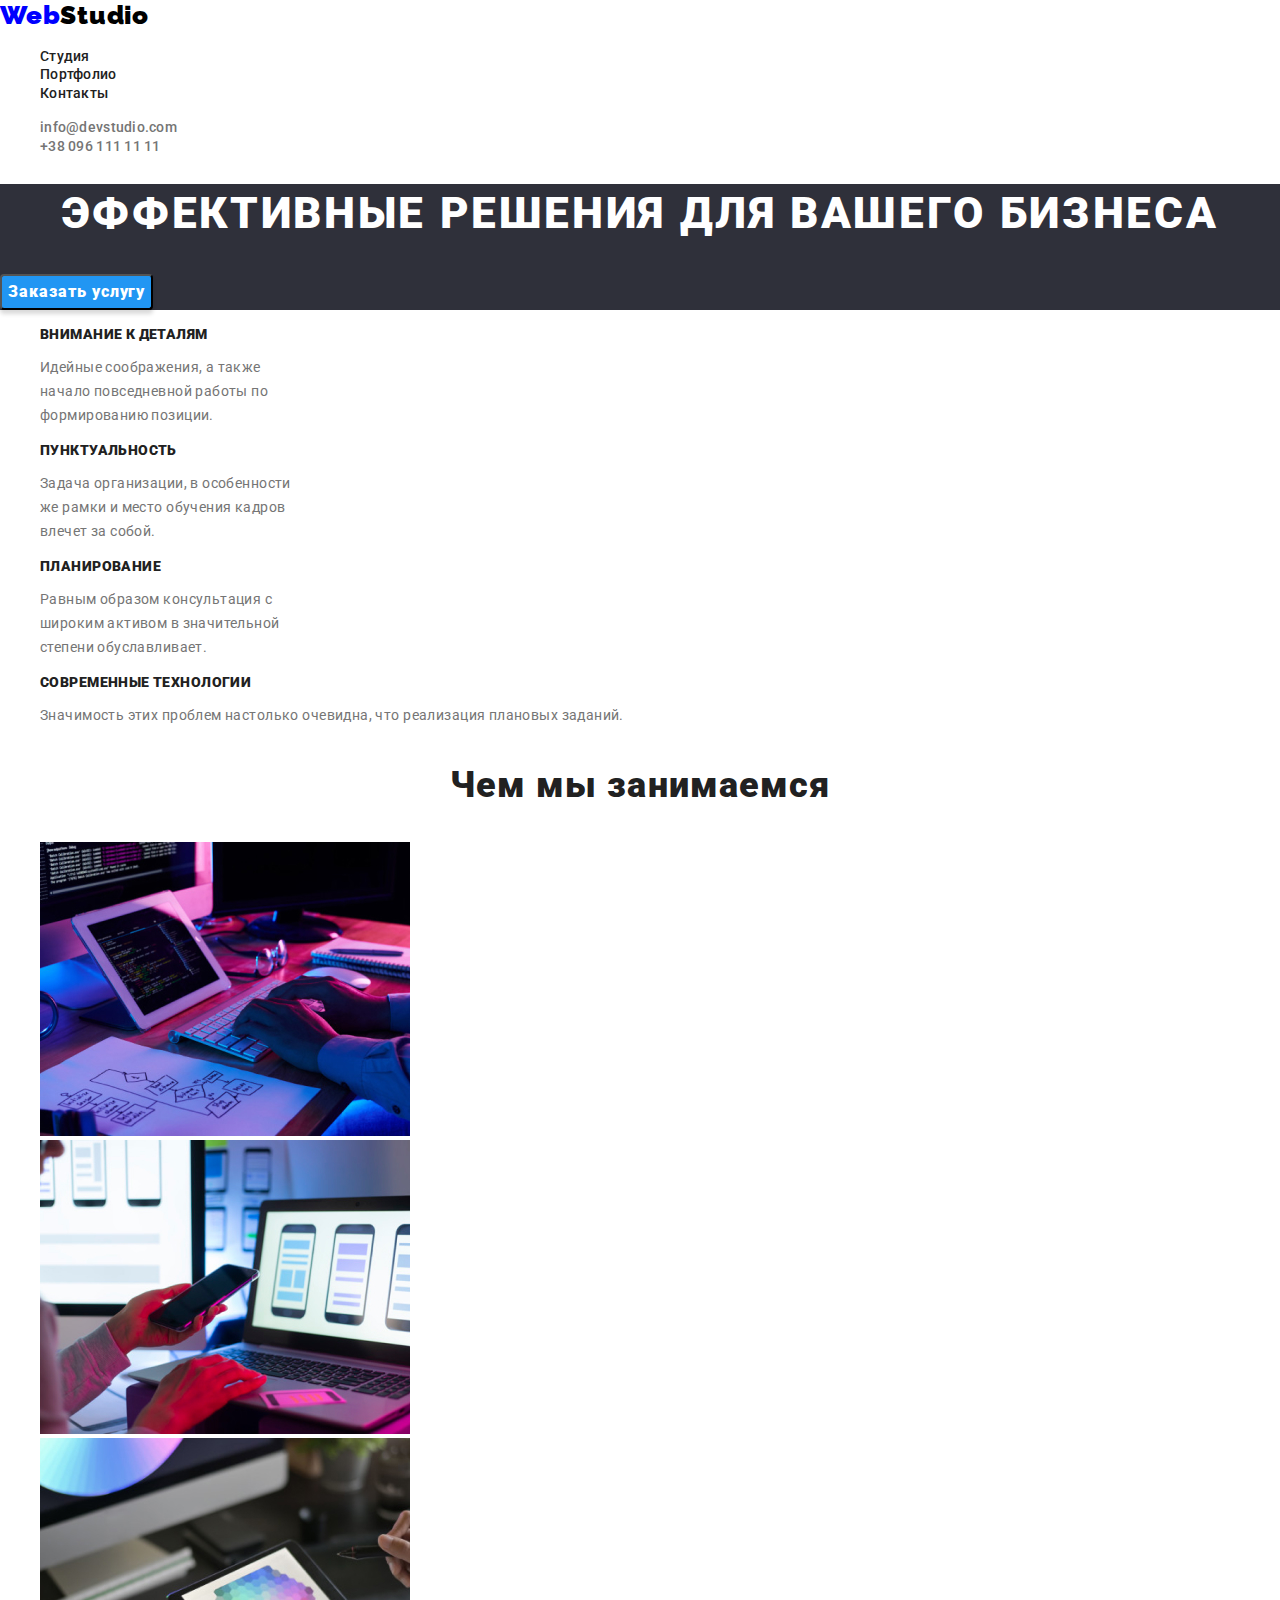
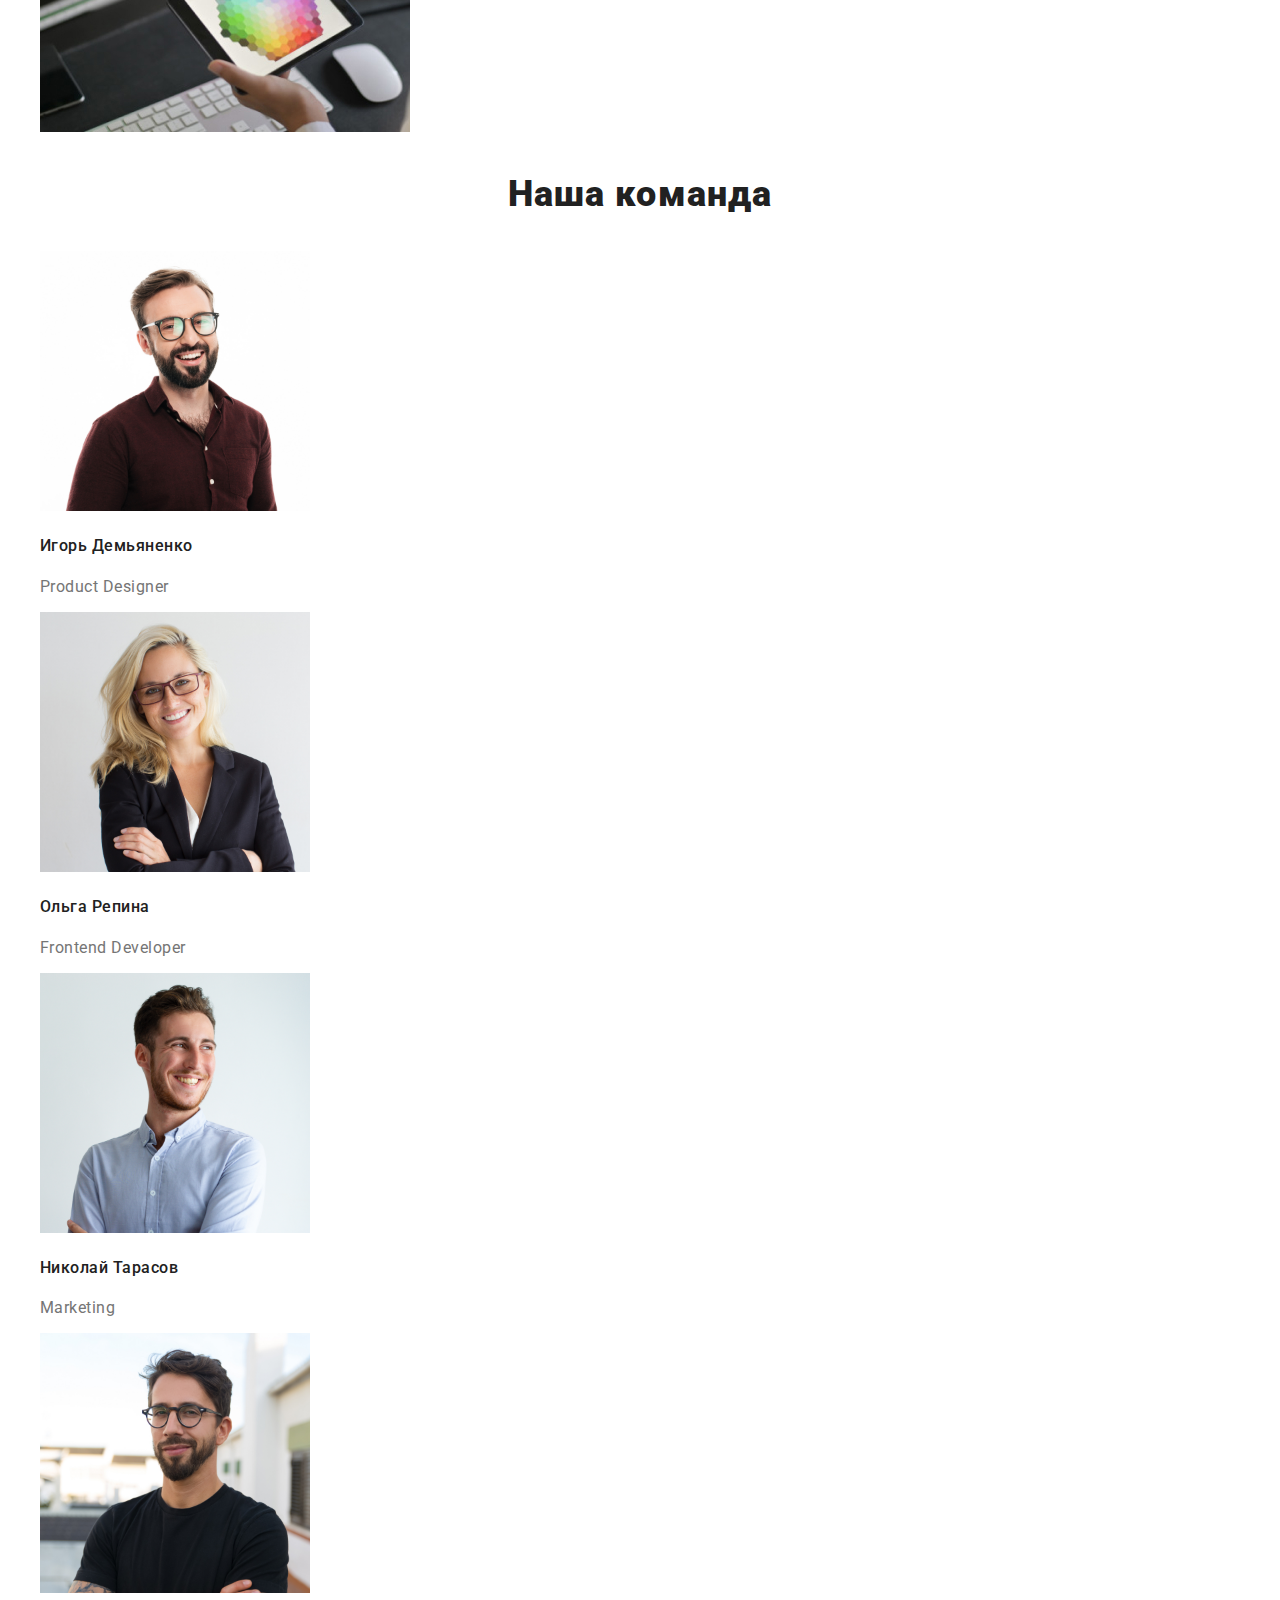
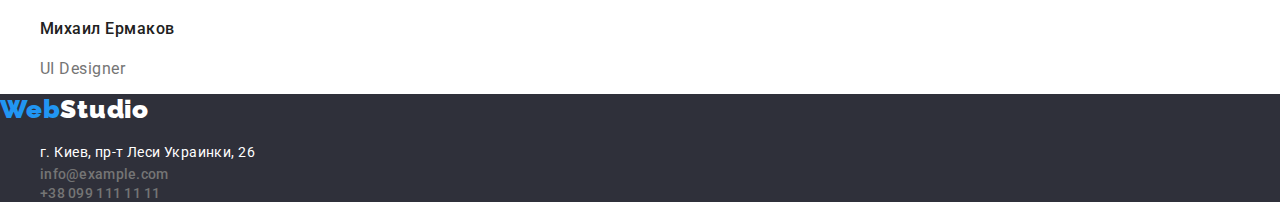
==== index.html @ b01a0e2f "third homework" ====
<!DOCTYPE html>
<html lang="ru">
  <head>
    <meta charset="UTF-8" />
    <meta name="viewport" content="width=device-width, initial-scale=1.0" />
    <title>СТУДИЯ</title>
    <link rel="preconnect" href="https://fonts.gstatic.com" />
    <link
      href="https://fonts.googleapis.com/css2?family=Raleway:wght@700&family=Roboto:wght@400;500;700;900&display=swap"
      rel="stylesheet"
    />
    <link
      rel="stylesheet"
      href="https://cdnjs.cloudflare.com/ajax/libs/modern-normalize/1.0.0/modern-normalize.min.css"
    />
    <link rel="stylesheet" href="./css/style.css" />
  </head>
  <body>
    <header>
      <nav class="nav-list">
        <a class="logo" href="index.html">
          Web<span class="logo-style">Studio</span></a
        >

        <ul>
          <li><a class="nav-links" href="./index.html">Студия</a></li>
          <li><a class="nav-links" href="./portfolio.html"> Портфолио </a></li>
          <li><a class="nav-links" href="#"> Контакты</a></li>
        </ul>
      </nav>
      <ul>
        <li class="mail">
          <a class="contact-info" href="mailto:info@devstudio.com">
            info@devstudio.com</a
          >
        </li>
        <li class="tel">
          <a class="contact-info" href="tel:+380961111111">
            +38 096 111 11 11</a
          >
        </li>
      </ul>

      <section class="hero">
        <div class="hero-background">
          <h1 class="solutions">Эффективные решения для вашего бизнеса</h1>
          <button type="button" class="services">Заказать услугу</button>
        </div>
      </section>
    </header>
    <main>
      <section class="opportunities">
        <ul>
          <li>
            <h3 class="opportunities-title">Внимание к деталям</h3>
            <p class="opportunities-description">
              Идейные соображения, а также <br />
              начало повседневной работы по <br />
              формированию позиции.
            </p>
          </li>
          <li>
            <h3 class="opportunities-title">Пунктуальность</h3>
            <p class="opportunities-description">
              Задача организации, в особенности <br />
              же рамки и место обучения кадров <br />
              влечет за собой.
            </p>
          </li>
          <li>
            <h3 class="opportunities-title">Планирование</h3>
            <p class="opportunities-description">
              Равным образом консультация с <br />
              широким активом в значительной <br />
              степени обуславливает.
            </p>
          </li>
          <li>
            <h3 class="opportunities-title">Современные технологии</h3>
            <p class="opportunities-description">
              Значимость этих проблем настолько очевидна, что реализация
              плановых заданий.
            </p>
          </li>
        </ul>
      </section>
      <section class="doings">
        <h3 class="section-title">Чем мы занимаемся</h3>
        <ul>
          <li class="programer-works">
            <img
              src="./doings/img-1.jpg"
              width="370"
              height="294"
              alt="работа за компьютером"
            />
          </li>
          <li class="designer-developing">
            <img
              src="./doings/img-2.jpg"
              width="370"
              height="294"
              alt="выбор дизайна разного вида"
            />
          </li>
          <li class="creative-web-design">
            <img
              src="./doings/img-3.jpg"
              width="370"
              height="294"
              alt="диаграма цветов на планшете"
            />
          </li>
        </ul>
      </section>
      <section class="team">
        <div class="team-members">
          <h3 class="section-title">Наша команда</h3>
          <ul>
            <li class="members-img">
              <img
                src="./team/img-1.jpg"
                width="270"
                height="260"
                alt="Игорь Демьяненко"
              />
              <h4 class="members-name">Игорь Демьяненко</h4>
              <p class="members-position">Product Designer</p>
            </li>
            <li class="members-img">
              <img
                src="./team/img-2.jpg"
                width="270"
                height="260"
                alt="Ольга Репина"
              />
              <h4 class="members-name">Ольга Репина</h4>
              <p class="members-position">Frontend Developer</p>
            </li>
            <li class="members-img">
              <img
                src="./team/img-3.jpg"
                width="270"
                height="260"
                alt="Николай Тарасов"
              />
              <h4 class="members-name">Николай Тарасов</h4>
              <p class="members-position">Marketing</p>
            </li>
            <li class="members-img">
              <img
                src="./team/img-4.jpg"
                width="270"
                height="260"
                alt="Михаил Ермаков"
              />
              <h4 class="members-name">Михаил Ермаков</h4>
              <p class="members-position">UI Designer</p>
            </li>
          </ul>
        </div>
      </section>
    </main>
    <footer class="footer">
      <a href="index.html" class="logo">
        Web<span class="footer-logo-style">Studio</span></a
      >
      <address class="main-contacts">
        <ul>
          <li>
            <a
              class="address-on-map"
              href="https://goo.gl/maps/1etui27LHii61bxHA"
              target="_blank"
              ><span class="google-maps"
                >г. Киев, пр-т Леси Украинки, 26</span
              ></a
            >
          </li>
          <li>
            <a class="contact-info" href="mailto:info@example.com"
              >info@example.com</a
            >
          </li>
          <li>
            <a class="contact-info" href="tel:+380991111111">
              +38 099 111 11 11</a
            >
          </li>
        </ul>
      </address>
    </footer>
  </body>
</html>
---- css/style.css ----
:root {
  --mostly-used-color: #212121;
  --second-level-color: #757575;
  --accent-color: #2196f3;
}

body {
  color: var(--mostly-used-color);
  font-family: Roboto, sans-serif;
}

li {
  list-style: none;
}
a {
  text-decoration: none;
  color: inherit;
}

/* ========HEADER STYLES==========*/
.logo {
  font-family: Raleway;
  font-weight: 900;
  font-size: 26px;
  line-height: 1.192;
  letter-spacing: 0.03em;
  color: #2196f3;
}

.logo-style {
  color: #000000;
}

.nav-links {
  font-weight: 500;
  font-size: 14px;
  line-height: 1.142;
  letter-spacing: 0.02em;
}

.logo:hover,
.logo:focus {
  color: blue;
}
.nav-links:hover,
.nav-links:focus {
  color: var(--accent-color);
}

.contact-info {
  font-weight: 500;
  font-size: 14px;
  line-height: 1.142;
  letter-spacing: 0.02em;
  color: var(--second-level-color);
}
.contact-info:hover,
.contact-info:focus {
  color: #2196f3;
}
/* =========HERE ENDS HEADER STYLES====== */

/* ========== HERO STYLES ========= */
.solutions {
  font-weight: 900;
  font-size: 44px;
  line-height: 1.363;
  text-align: center;
  letter-spacing: 0.06em;
  text-transform: uppercase;
  color: #ffffff;
}

.hero-background {
  background-color: #2f303a;
}

.services {
  font-weight: 900;
  font-size: 16px;
  line-height: 1.875;
  text-align: center;
  letter-spacing: 0.06em;
  color: #ffffff;
  background-color: var(--accent-color);
  box-shadow: 0px 4px 4px rgba(0, 0, 0, 0.15);
  border-radius: 4px;
}

.services:hover,
.services:focus {
  color: black;
}
/* =========HERE ENDS HERO STYLES======== */

/* ===========MAIN STYLES==========  */
.opportunities-title {
  font-weight: 900;
  font-size: 14px;
  line-height: 1.142;
  letter-spacing: 0.03em;
  text-transform: uppercase;
}
.opportunities-description {
  font-weight: 400;
  font-size: 14px;
  line-height: 1.714;
  letter-spacing: 0.03em;
  color: var(--second-level-color);
}

.section-title {
  font-weight: 900;
  font-size: 36px;
  line-height: 1.167;
  text-align: center;
  letter-spacing: 0.03em;
}
.members-name {
  font-weight: 500;
  font-size: 16px;
  line-height: 1.187;
  letter-spacing: 0.03em;
}

.members-position {
  font-weight: 400;
  font-size: 16px;
  line-height: 1.187;
  letter-spacing: 0.03em;
  color: var(--second-level-color);
}
/* ==========HERE ENDS MAIN STYLES========== */

/* =========FOOTER STYLES========== */
.footer {
  background-color: #2f303a;
}

.footer-logo-style {
  color: #ffffff;
}

.main-contacts{font-family: inherit;
font-style: inherit;}
}

.google-maps{
font-weight: 400;
font-size: 14px;
line-height: 1.714;
letter-spacing: 0.03em;
color: #FFFFFF;
}

.address-on-map {
  font-weight: 400;
  font-size: 14px;
  line-height: 1.714;
  letter-spacing: 0.03em;
  color: #ffffff;
}
.address-on-map:hover,
.address-on-map:focus {
  color: var(--accent-color);
}
/* =======HERE ENDS FOOTER STYLES========= */

/* ======PORTFOLIO.HTML STYLES-"MAIN" PART======== */
.filter-button {
  font-weight: 500;
  font-size: 16px;
  line-height: 1.625;
  letter-spacing: 0.03em;
  color: var(--mostly-used-color);
}
.filter-button:hover,
.filter-button:focus {
  color: var(--accent-color);
}

.projects-list h3 {
  font-weight: 900;
  font-size: 18px;
  line-height: 2;
  letter-spacing: 0.06em;
  color: var(--mostly-used-color);
}
.projects-list p {
  font-weight: 400;
  font-size: 16px;
  line-height: 1.875;
  letter-spacing: 0.03em;
  color: var(--second-level-color);
}

.projects-list h3:hover,
.projects-list h3:focus {
  color: var(--accent-color);
}
.projects-list p:hover,
:focus {
  color: var(--accent-color);
}
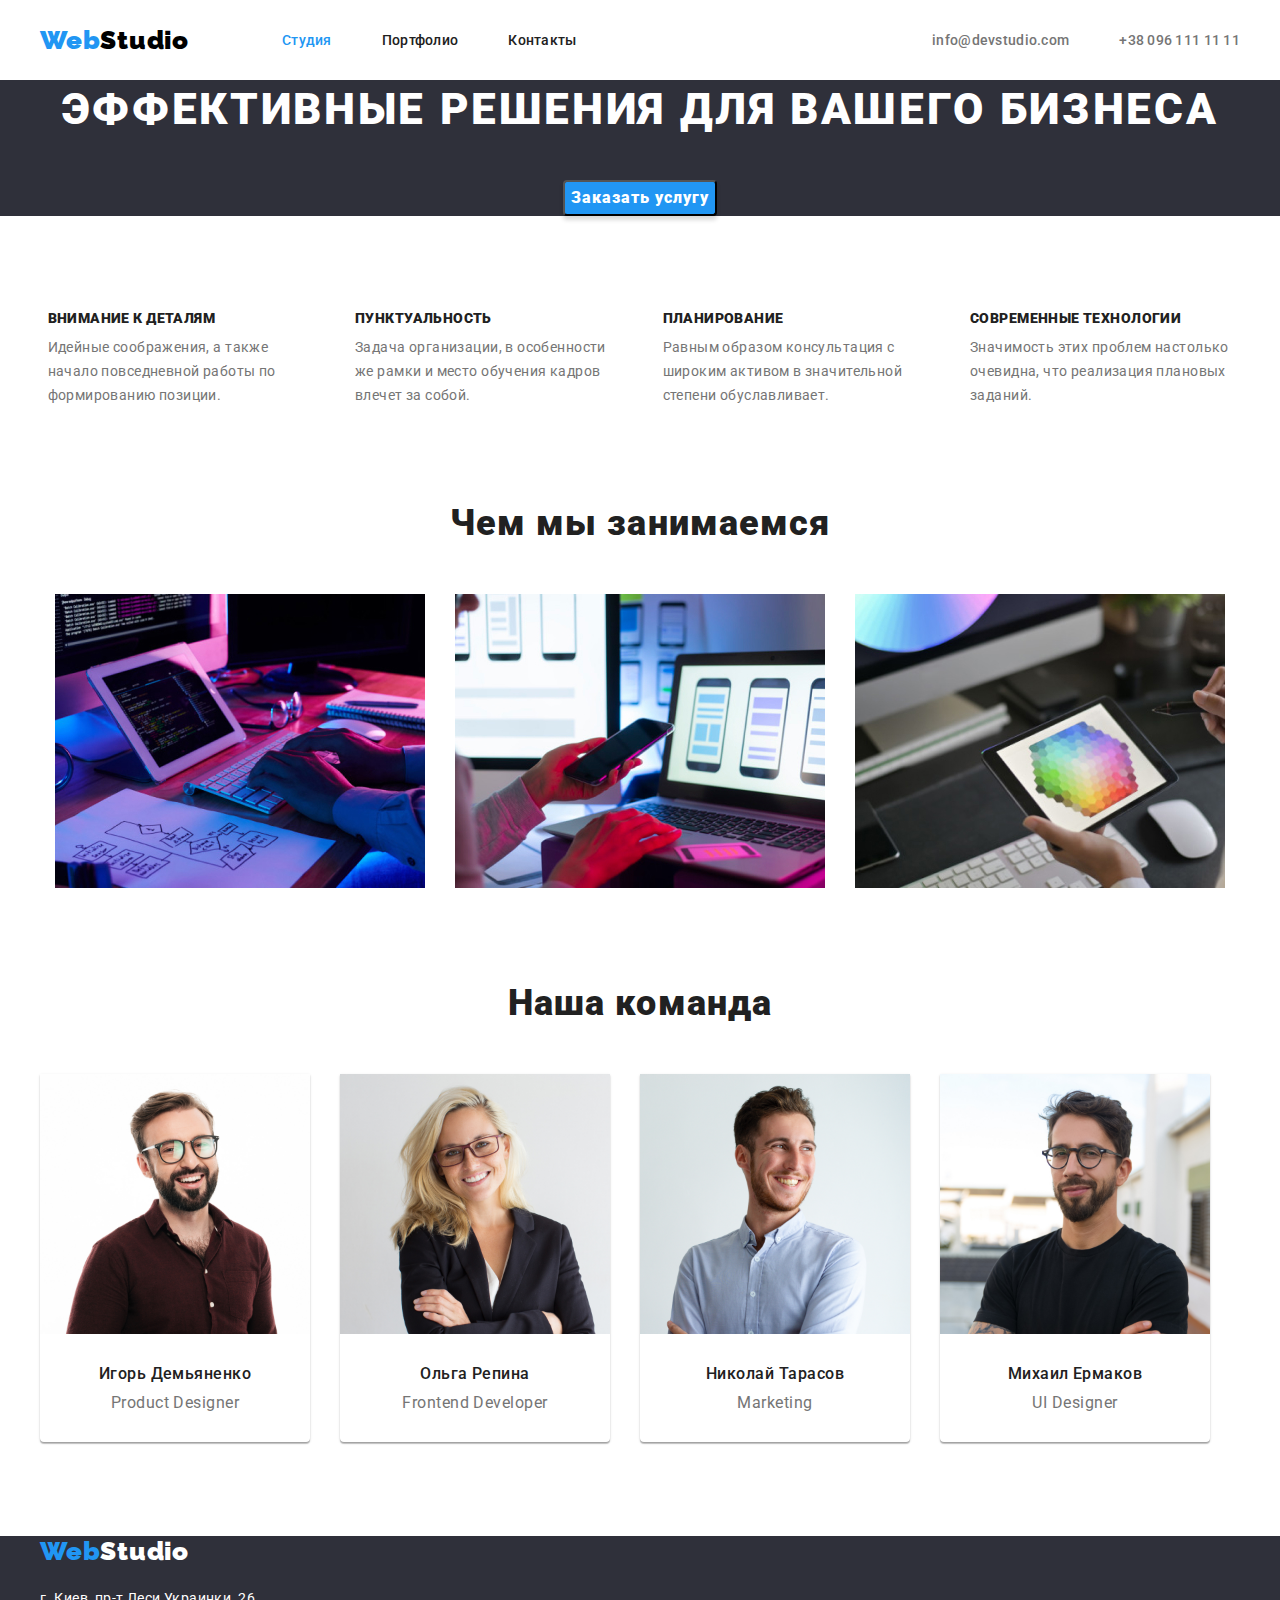
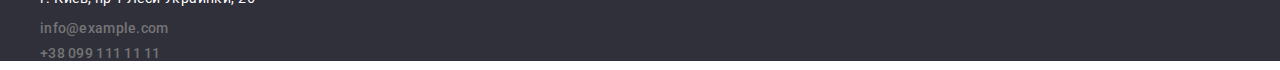
==== commit 85a93d71: "homework-3" ====
--- a/index.html
+++ b/index.html
@@ -16,108 +16,115 @@
     <link rel="stylesheet" href="./css/style.css" />
   </head>
   <body>
-    <header>
-      <nav class="nav-list">
-        <a class="logo" href="index.html">
-          Web<span class="logo-style">Studio</span></a
-        >
-
-        <ul>
-          <li><a class="nav-links" href="./index.html">Студия</a></li>
-          <li><a class="nav-links" href="./portfolio.html"> Портфолио </a></li>
-          <li><a class="nav-links" href="#"> Контакты</a></li>
+    <header class="page-header">
+      <div class="container">
+        <nav class="site-nav">
+          <a class="logo" href="index.html">
+            Web<span class="logo-style">Studio</span></a
+          >
+          <ul class="flex-list">
+            <li class="flex-list-item">
+              <a class="nav-links current" href="./index.html">Студия</a>
+            </li>
+            <li class="flex-list-item">
+              <a class="nav-links" href="./portfolio.html"> Портфолио </a>
+            </li>
+            <li class="flex-list-item">
+              <a class="nav-links" href="#"> Контакты</a>
+            </li>
+          </ul>
+        </nav>
+        <ul class="contacts-nav">
+          <li class="contacts-nav-item">
+            <a class="contact-info" href="mailto:info@devstudio.com">
+              info@devstudio.com</a
+            >
+          </li>
+          <li class="contacts-nav-item">
+            <a class="contact-info" href="tel:+380961111111">
+              +38 096 111 11 11</a
+            >
+          </li>
         </ul>
-      </nav>
-      <ul>
-        <li class="mail">
-          <a class="contact-info" href="mailto:info@devstudio.com">
-            info@devstudio.com</a
-          >
-        </li>
-        <li class="tel">
-          <a class="contact-info" href="tel:+380961111111">
-            +38 096 111 11 11</a
-          >
-        </li>
-      </ul>
-
+      </div>
       <section class="hero">
-        <div class="hero-background">
+        <div class="hero-description">
           <h1 class="solutions">Эффективные решения для вашего бизнеса</h1>
           <button type="button" class="services">Заказать услугу</button>
         </div>
       </section>
     </header>
     <main>
-      <section class="opportunities">
-        <ul>
-          <li>
-            <h3 class="opportunities-title">Внимание к деталям</h3>
-            <p class="opportunities-description">
-              Идейные соображения, а также <br />
-              начало повседневной работы по <br />
-              формированию позиции.
-            </p>
-          </li>
-          <li>
-            <h3 class="opportunities-title">Пунктуальность</h3>
-            <p class="opportunities-description">
-              Задача организации, в особенности <br />
-              же рамки и место обучения кадров <br />
-              влечет за собой.
-            </p>
-          </li>
-          <li>
-            <h3 class="opportunities-title">Планирование</h3>
-            <p class="opportunities-description">
-              Равным образом консультация с <br />
-              широким активом в значительной <br />
-              степени обуславливает.
-            </p>
-          </li>
-          <li>
-            <h3 class="opportunities-title">Современные технологии</h3>
-            <p class="opportunities-description">
-              Значимость этих проблем настолько очевидна, что реализация
-              плановых заданий.
-            </p>
-          </li>
-        </ul>
+      <section class="main-part">
+        <div class="container">
+          <ul class="opportunities-list">
+            <li class="opportunities-list-item">
+              <h3 class="opportunities-title">Внимание к деталям</h3>
+              <p class="opportunities-description">
+                Идейные соображения, а также начало повседневной работы по
+                формированию позиции.
+              </p>
+            </li>
+            <li class="opportunities-list-item">
+              <h3 class="opportunities-title">Пунктуальность</h3>
+              <p class="opportunities-description">
+                Задача организации, в особенности же рамки и место обучения
+                кадров влечет за собой.
+              </p>
+            </li>
+            <li class="opportunities-list-item">
+              <h3 class="opportunities-title">Планирование</h3>
+              <p class="opportunities-description">
+                Равным образом консультация с широким активом в значительной
+                степени обуславливает.
+              </p>
+            </li>
+            <li class="opportunities-list-item">
+              <h3 class="opportunities-title">Современные технологии</h3>
+              <p class="opportunities-description">
+                Значимость этих проблем настолько очевидна, что реализация
+                плановых заданий.
+              </p>
+            </li>
+          </ul>
+        </div>
       </section>
       <section class="doings">
         <h3 class="section-title">Чем мы занимаемся</h3>
-        <ul>
-          <li class="programer-works">
-            <img
-              src="./doings/img-1.jpg"
-              width="370"
-              height="294"
-              alt="работа за компьютером"
-            />
-          </li>
-          <li class="designer-developing">
-            <img
-              src="./doings/img-2.jpg"
-              width="370"
-              height="294"
-              alt="выбор дизайна разного вида"
-            />
-          </li>
-          <li class="creative-web-design">
-            <img
-              src="./doings/img-3.jpg"
-              width="370"
-              height="294"
-              alt="диаграма цветов на планшете"
-            />
-          </li>
-        </ul>
+        <div class="container">
+          <ul class="doings-list">
+            <li class="doings-images">
+              <img
+                src="./doings/img-1.jpg"
+                width="370"
+                height="294"
+                alt="работа за компьютером"
+              />
+            </li>
+            <li class="doings-images">
+              <img
+                src="./doings/img-2.jpg"
+                width="370"
+                height="294"
+                alt="выбор дизайна разного вида"
+              />
+            </li>
+            <li class="doings-images">
+              <img
+                src="./doings/img-3.jpg"
+                width="370"
+                height="294"
+                alt="диаграма цветов на планшете"
+              />
+            </li>
+          </ul>
+        </div>
       </section>
       <section class="team">
-        <div class="team-members">
-          <h3 class="section-title">Наша команда</h3>
-          <ul>
-            <li class="members-img">
+        <h3 class="section-title our-team">Наша команда</h3>
+        <div class="container">
+          <ul class="team-list">
+            <li class="team-list-item">
               <img
                 src="./team/img-1.jpg"
                 width="270"
@@ -127,7 +134,7 @@
               <h4 class="members-name">Игорь Демьяненко</h4>
               <p class="members-position">Product Designer</p>
             </li>
-            <li class="members-img">
+            <li class="team-list-item">
               <img
                 src="./team/img-2.jpg"
                 width="270"
@@ -137,7 +144,7 @@
               <h4 class="members-name">Ольга Репина</h4>
               <p class="members-position">Frontend Developer</p>
             </li>
-            <li class="members-img">
+            <li class="team-list-item">
               <img
                 src="./team/img-3.jpg"
                 width="270"
@@ -147,7 +154,7 @@
               <h4 class="members-name">Николай Тарасов</h4>
               <p class="members-position">Marketing</p>
             </li>
-            <li class="members-img">
+            <li class="team-list-item">
               <img
                 src="./team/img-4.jpg"
                 width="270"
@@ -162,32 +169,34 @@
       </section>
     </main>
     <footer class="footer">
-      <a href="index.html" class="logo">
+     <div class="container"> <a href="index.html" class="logo">
         Web<span class="footer-logo-style">Studio</span></a
       >
       <address class="main-contacts">
-        <ul>
-          <li>
-            <a
-              class="address-on-map"
-              href="https://goo.gl/maps/1etui27LHii61bxHA"
-              target="_blank"
-              ><span class="google-maps"
-                >г. Киев, пр-т Леси Украинки, 26</span
-              ></a
-            >
-          </li>
-          <li>
-            <a class="contact-info" href="mailto:info@example.com"
-              >info@example.com</a
-            >
-          </li>
-          <li>
-            <a class="contact-info" href="tel:+380991111111">
-              +38 099 111 11 11</a
-            >
-          </li>
-        </ul>
+       
+          <ul>
+            <li>
+              <a
+                class="address-on-map"
+                href="https://goo.gl/maps/1etui27LHii61bxHA"
+                target="_blank"
+                ><span class=""
+                  >г. Киев, пр-т Леси Украинки, 26</span
+                ></a
+              >
+            </li>
+            <li>
+              <a class="contact-info" href="mailto:info@example.com"
+                >info@example.com</a
+              >
+            </li>
+            <li>
+              <a class="contact-info" href="tel:+380991111111">
+                +38 099 111 11 11</a
+              >
+            </li>
+          </ul>
+        </div>
       </address>
     </footer>
   </body>
--- a/css/style.css
+++ b/css/style.css
@@ -8,6 +8,22 @@
   color: var(--mostly-used-color);
   font-family: Roboto, sans-serif;
 }
+ul,
+ol {
+  padding: 0;
+  margin: 0;
+}
+
+h1,
+h2,
+h3,
+h4,
+h5,
+h6,
+p {
+  margin: 0;
+  padding: 0;
+}
 
 li {
   list-style: none;
@@ -17,9 +33,43 @@
   color: inherit;
 }
 
+img {
+  display: block;
+}
+
 /* ========HEADER STYLES==========*/
+
+.page-header .container {
+  display: flex;
+  width: 1230px;
+  padding-right: 15px;
+  padding-left: 15px;
+  margin: 0 auto;
+  align-items: center;
+}
+
+.site-nav {
+  display: flex;
+  align-items: center;
+}
+.flex-list {
+  display: flex;
+}
+.flex-list .flex-list-item:not(:last-child) {
+  margin-right: 50px;
+}
+.contacts-nav {
+  display: flex;
+  margin-left: auto;
+}
+
+.contacts-nav .contacts-nav-item:not(:last-child) {
+  margin-right: 50px;
+}
+
 .logo {
   font-family: Raleway;
+  margin-right: 93px;
   font-weight: 900;
   font-size: 26px;
   line-height: 1.192;
@@ -33,9 +83,16 @@
 
 .nav-links {
   font-weight: 500;
-  font-size: 14px;
+  display: block;
+  font-size: 14px;
+  padding-bottom: 32px;
+  padding-top: 32px;
   line-height: 1.142;
   letter-spacing: 0.02em;
+}
+
+.current {
+  color: var(--accent-color);
 }
 
 .logo:hover,
@@ -47,6 +104,11 @@
   color: var(--accent-color);
 }
 
+.page-header .contact-info {
+  padding-top: 32px;
+  padding-bottom: 32px;
+}
+
 .contact-info {
   font-weight: 500;
   font-size: 14px;
@@ -63,6 +125,8 @@
 /* ========== HERO STYLES ========= */
 .solutions {
   font-weight: 900;
+  margin-top: 0;
+  margin-bottom: 40px;
   font-size: 44px;
   line-height: 1.363;
   text-align: center;
@@ -71,8 +135,9 @@
   color: #ffffff;
 }
 
-.hero-background {
+.hero-description {
   background-color: #2f303a;
+  text-align: center;
 }
 
 .services {
@@ -94,12 +159,38 @@
 /* =========HERE ENDS HERO STYLES======== */
 
 /* ===========MAIN STYLES==========  */
+
+.main-part .container {
+  display: flex;
+  width: 1230px;
+  margin: 0 auto;
+}
+
+.opportunities-list {
+  display: flex;
+  width: 1230px;
+  padding-right: 15px;
+  padding-left: 15px;
+}
+
+.opportunities-list-item {
+  width: 270px;
+  margin-top: 94px;
+  margin-right: 30px;
+  margin-left: auto;
+}
+
+.opportunities-list-item:last-child {
+  margin-right: 0px;
+}
 .opportunities-title {
   font-weight: 900;
   font-size: 14px;
   line-height: 1.142;
   letter-spacing: 0.03em;
   text-transform: uppercase;
+  margin-bottom: 10px;
+  align-items: center;
 }
 .opportunities-description {
   font-weight: 400;
@@ -114,13 +205,71 @@
   font-size: 36px;
   line-height: 1.167;
   text-align: center;
-  letter-spacing: 0.03em;
-}
+  margin-top: 94px;
+  letter-spacing: 0.03em;
+}
+
+.doings .container {
+  display: flex;
+  width: 1230px;
+  margin: 0 auto;
+  padding-left: 15px;
+  padding-right: 15px;
+}
+
+.doings-list {
+  display: flex;
+  padding-left: 15px;
+  padding-right: 15px;
+  margin-left: auto;
+  margin-bottom: 0px;
+}
+
+.doings-images {
+  margin-top: 50px;
+}
+.doings-images:not(:last-child) {
+  margin-right: 30px;
+}
+
+.team .container {
+  display: flex;
+  width: 1230px;
+  margin-left: auto;
+  margin-right: auto;
+  margin-top: 0px;
+  margin-bottom: 94px;
+  padding-left: 15px;
+  padding-right: 15px;
+  text-align: center;
+}
+
+.team-list {
+  display: flex;
+  width: 1230px;
+}
+
+.team-list-item {
+  margin-right: 30px;
+  box-shadow: 0px 1px 3px rgba(0, 0, 0, 0.12), 0px 1px 1px rgba(0, 0, 0, 0.14),
+    0px 2px 1px rgba(0, 0, 0, 0.2);
+  border-radius: 0px 0px 4px 4px;
+}
+
+.team-list-item:last-child {
+  margin-right: 0px;
+}
+
+.our-team {
+  margin-bottom: 50px;
+}
+
 .members-name {
   font-weight: 500;
   font-size: 16px;
   line-height: 1.187;
   letter-spacing: 0.03em;
+  margin-top: 30px;
 }
 
 .members-position {
@@ -129,6 +278,8 @@
   line-height: 1.187;
   letter-spacing: 0.03em;
   color: var(--second-level-color);
+  margin-top: 10px;
+  margin-bottom: 30px;
 }
 /* ==========HERE ENDS MAIN STYLES========== */
 
@@ -136,29 +287,49 @@
 .footer {
   background-color: #2f303a;
 }
+.footer .logo {
+  margin-bottom: 20px;
+  display: block;
+}
 
 .footer-logo-style {
   color: #ffffff;
 }
 
-.main-contacts{font-family: inherit;
-font-style: inherit;}
-}
-
-.google-maps{
-font-weight: 400;
-font-size: 14px;
-line-height: 1.714;
-letter-spacing: 0.03em;
-color: #FFFFFF;
+.main-contacts {
+  font-family: inherit;
+  font-style: inherit;
+}
+
+.main-contacts .contact-info {
+  margin-bottom: 9px;
+  display: block;
+}
+
+.footer .container {
+  width: 1230px;
+  padding-right: 15px;
+  padding-left: 15px;
+  margin-left: auto;
+  margin-right: auto;
+}
+
+.google-maps {
+  font-weight: 400;
+  font-size: 14px;
+  line-height: 1.714;
+  letter-spacing: 0.03em;
+  color: #ffffff;
 }
 
 .address-on-map {
   font-weight: 400;
+  display: block;
   font-size: 14px;
   line-height: 1.714;
   letter-spacing: 0.03em;
   color: #ffffff;
+  margin-bottom: 9px;
 }
 .address-on-map:hover,
 .address-on-map:focus {
@@ -167,16 +338,57 @@
 /* =======HERE ENDS FOOTER STYLES========= */
 
 /* ======PORTFOLIO.HTML STYLES-"MAIN" PART======== */
+
+.filter-button-list {
+  padding-right: 15px;
+  padding-left: 15px;
+  display: flex;
+  justify-content: center;
+  margin-top: 94px;
+}
+
 .filter-button {
   font-weight: 500;
+  padding-left: 22px;
+  padding-right: 22px;
+  padding-top: 6px;
+  padding-bottom: 6px;
   font-size: 16px;
   line-height: 1.625;
   letter-spacing: 0.03em;
   color: var(--mostly-used-color);
-}
+  margin-left: 8px;
+  background: #f5f4fa;
+  border-radius: 4px;
+}
+
 .filter-button:hover,
 .filter-button:focus {
   color: var(--accent-color);
+}
+
+.projects-list {
+  display: flex;
+  flex-wrap: wrap;
+  width: 1230px;
+  padding-right: 15px;
+  padding-left: 15px;
+  margin-left: auto;
+  margin-right: auto;
+  margin-top: 50px;
+}
+
+.projects-list-item {
+  width: 380px;
+  margin-bottom: 30px;
+  margin-right: 30px;
+}
+
+.projects-list-item:nth-child(3n) {
+  margin-right: 0px;
+}
+.projects-list-item:nth-last-child(-n + 3) {
+  margin-bottom: 0px;
 }
 
 .projects-list h3 {
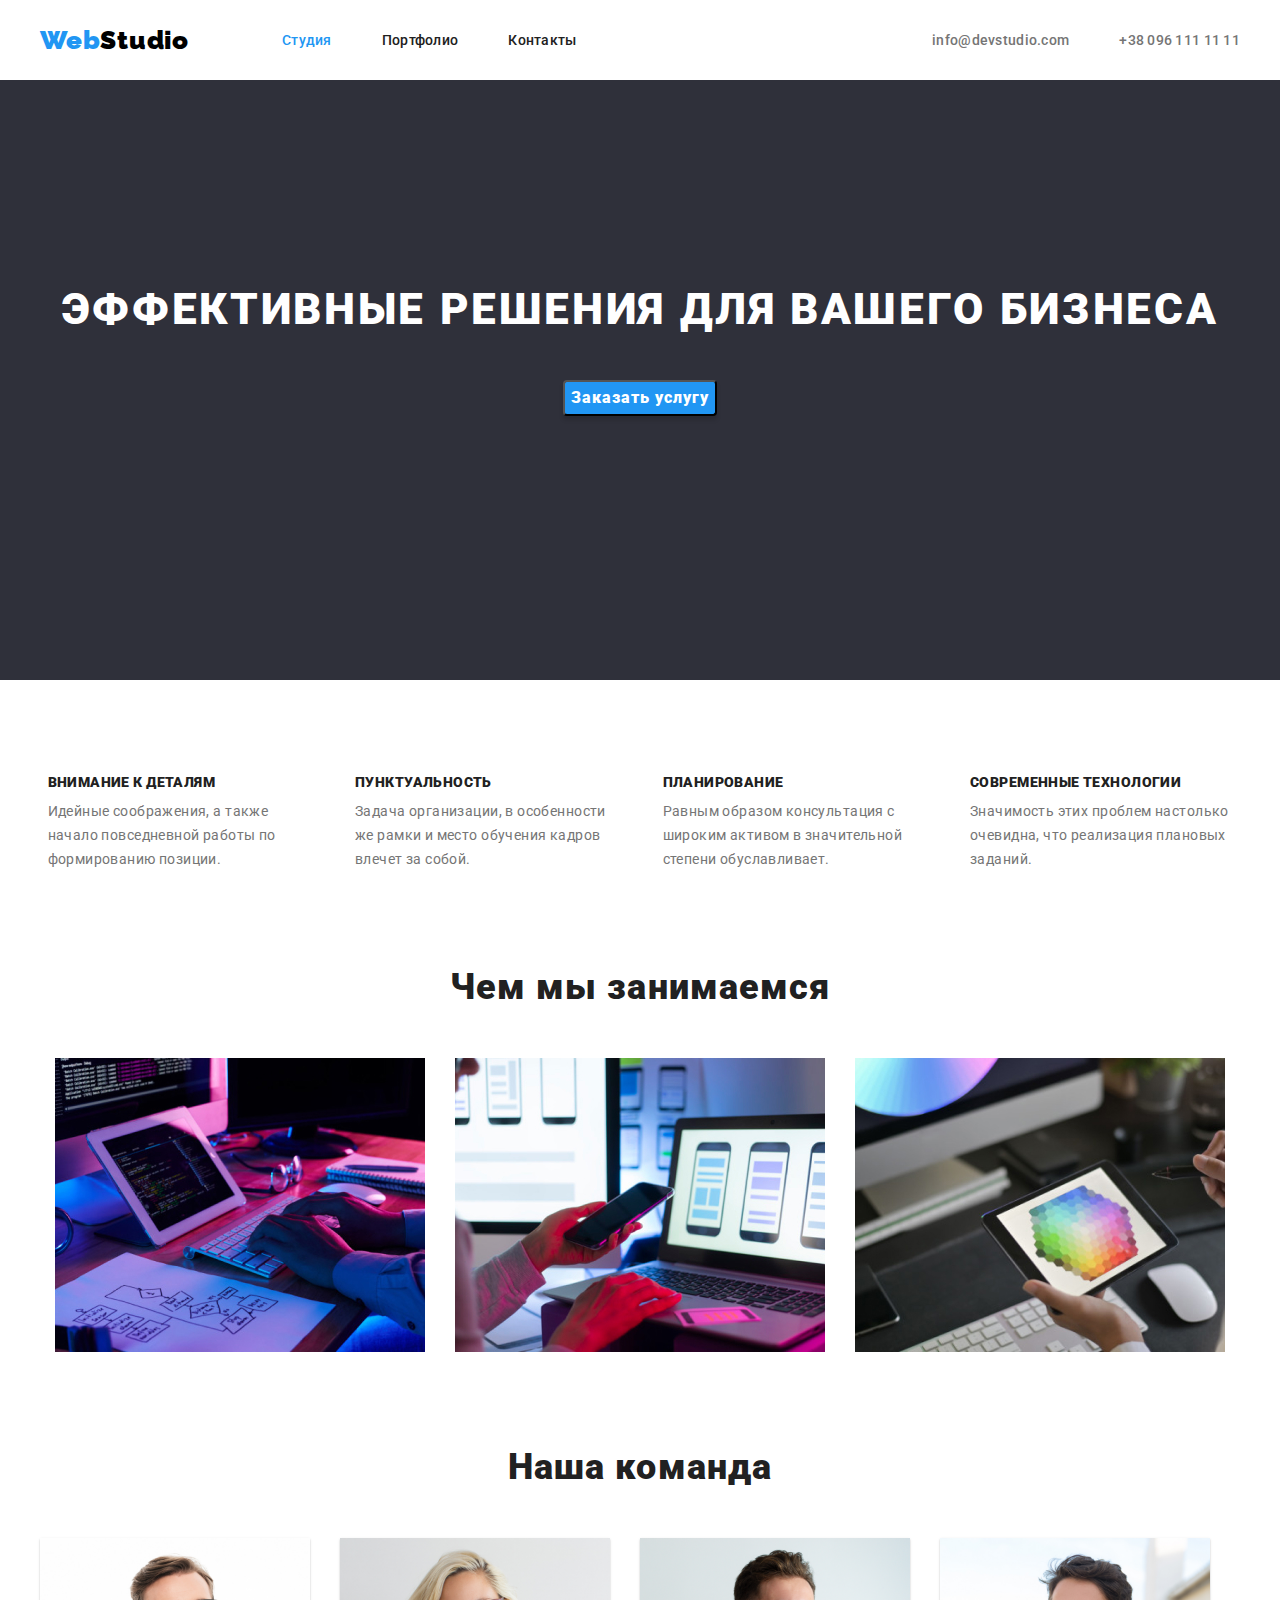
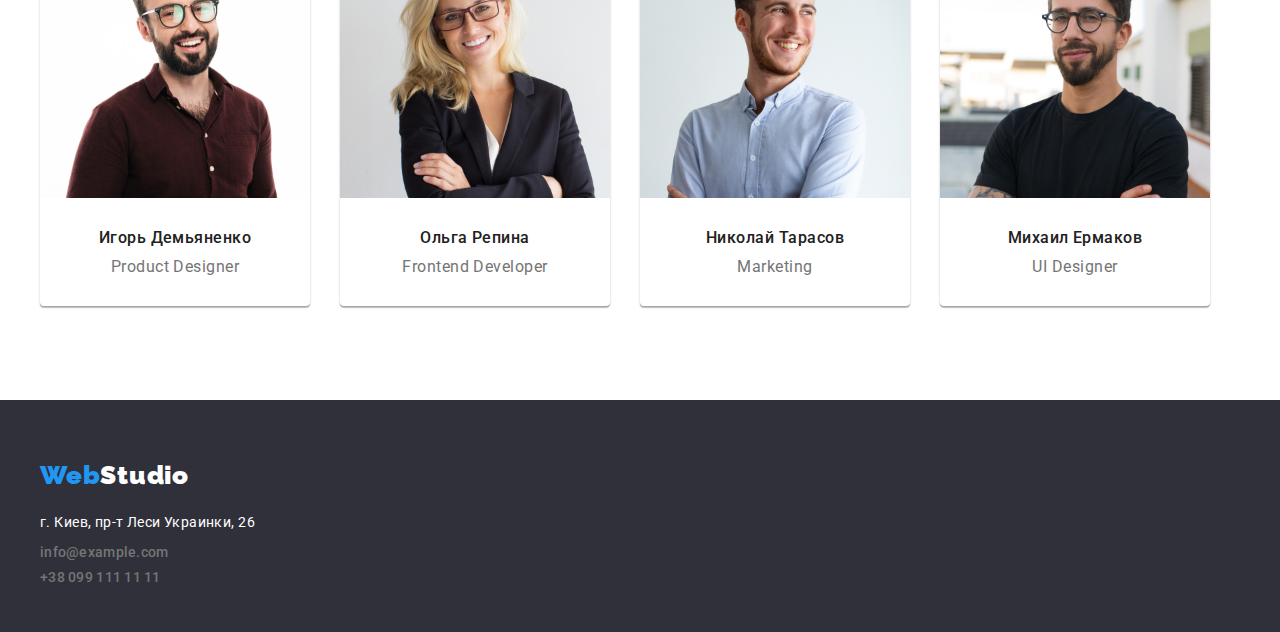
==== commit 3fb16b16: "homework 3 is done" ====
--- a/index.html
+++ b/index.html
@@ -169,20 +169,18 @@
       </section>
     </main>
     <footer class="footer">
-     <div class="container"> <a href="index.html" class="logo">
-        Web<span class="footer-logo-style">Studio</span></a
-      >
-      <address class="main-contacts">
-       
+      <div class="container">
+        <a href="index.html" class="logo">
+          Web<span class="footer-logo-style">Studio</span></a
+        >
+        <address class="main-contacts">
           <ul>
             <li>
               <a
                 class="address-on-map"
                 href="https://goo.gl/maps/1etui27LHii61bxHA"
                 target="_blank"
-                ><span class=""
-                  >г. Киев, пр-т Леси Украинки, 26</span
-                ></a
+                ><span class="">г. Киев, пр-т Леси Украинки, 26</span></a
               >
             </li>
             <li>
@@ -196,8 +194,8 @@
               >
             </li>
           </ul>
-        </div>
-      </address>
+        </address>
+      </div>
     </footer>
   </body>
 </html>
--- a/css/style.css
+++ b/css/style.css
@@ -126,6 +126,7 @@
 .solutions {
   font-weight: 900;
   margin-top: 0;
+
   margin-bottom: 40px;
   font-size: 44px;
   line-height: 1.363;
@@ -137,6 +138,8 @@
 
 .hero-description {
   background-color: #2f303a;
+  padding-top: 200px;
+  height: 600px;
   text-align: center;
 }
 
@@ -286,6 +289,7 @@
 /* =========FOOTER STYLES========== */
 .footer {
   background-color: #2f303a;
+  height: 232px;
 }
 .footer .logo {
   margin-bottom: 20px;
@@ -308,8 +312,10 @@
 
 .footer .container {
   width: 1230px;
-  padding-right: 15px;
-  padding-left: 15px;
+  margin-top: 94px;
+  padding-right: 15px;
+  padding-left: 15px;
+  padding-top: 60px;
   margin-left: auto;
   margin-right: auto;
 }
@@ -392,6 +398,8 @@
 }
 
 .projects-list h3 {
+  margin-top: 20px;
+  margin-left: 24px;
   font-weight: 900;
   font-size: 18px;
   line-height: 2;
@@ -399,6 +407,8 @@
   color: var(--mostly-used-color);
 }
 .projects-list p {
+  margin-top: 4px;
+  margin-left: 24px;
   font-weight: 400;
   font-size: 16px;
   line-height: 1.875;
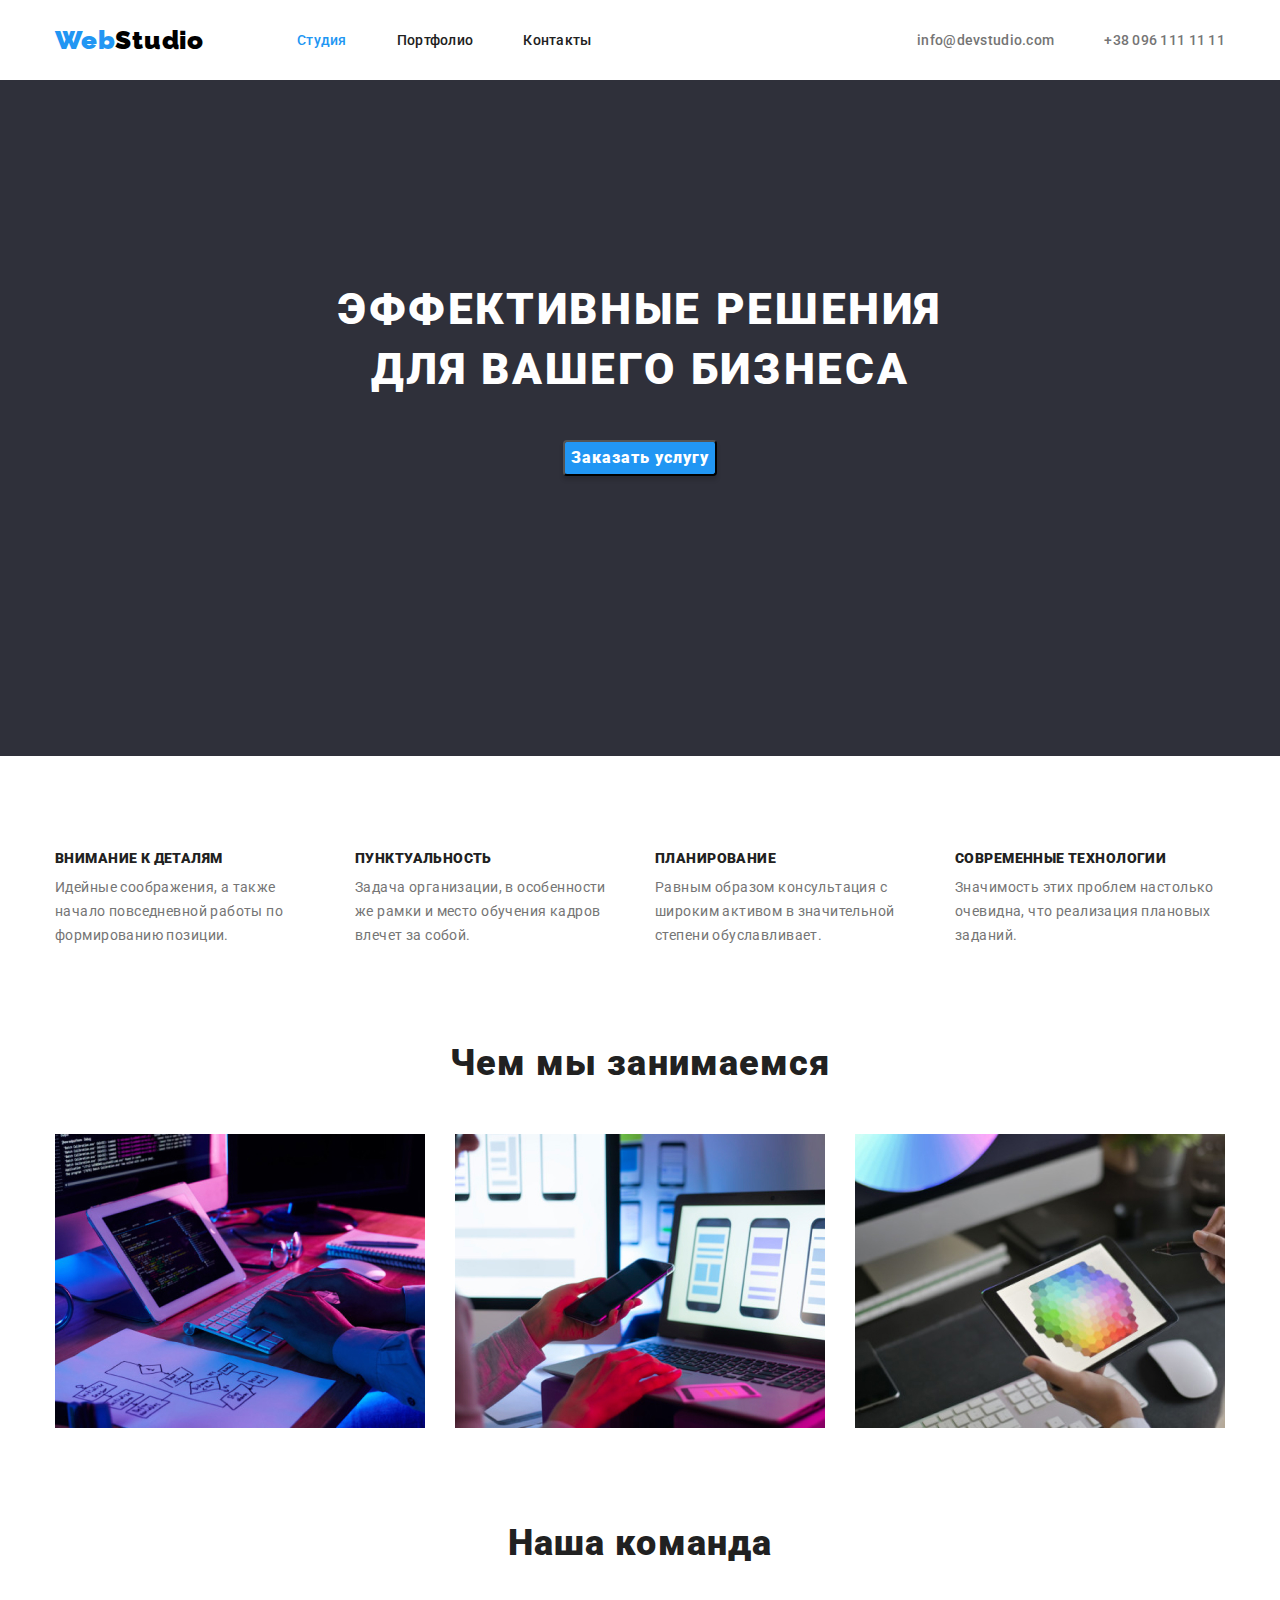
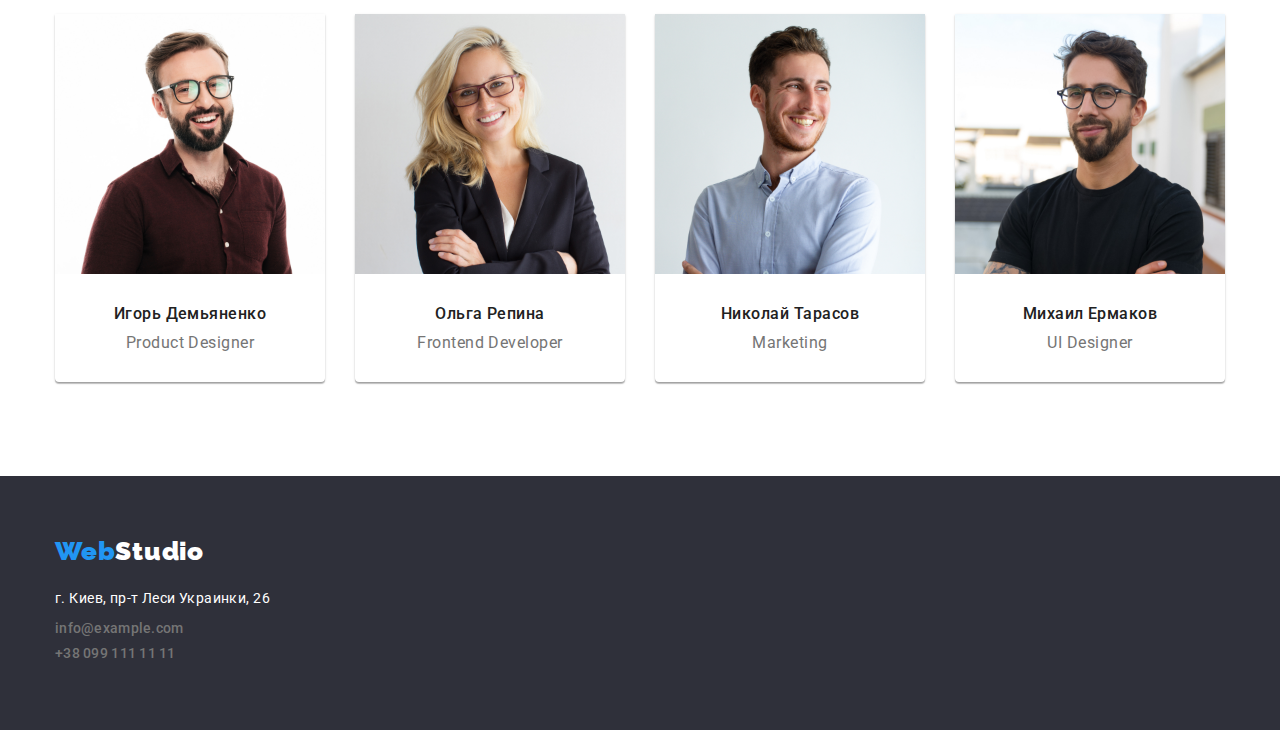
==== commit 3c7e8f30: "guess homework 3 is done" ====
--- a/index.html
+++ b/index.html
@@ -47,14 +47,15 @@
           </li>
         </ul>
       </div>
+      
+    <main>
       <section class="hero">
         <div class="hero-description">
-          <h1 class="solutions">Эффективные решения для вашего бизнеса</h1>
+          <h1 class="solutions">Эффективные решения <br> для вашего бизнеса</h1>
           <button type="button" class="services">Заказать услугу</button>
         </div>
       </section>
     </header>
-    <main>
       <section class="main-part">
         <div class="container">
           <ul class="opportunities-list">
--- a/css/style.css
+++ b/css/style.css
@@ -41,7 +41,7 @@
 
 .page-header .container {
   display: flex;
-  width: 1230px;
+  width: 1200px;
   padding-right: 15px;
   padding-left: 15px;
   margin: 0 auto;
@@ -123,23 +123,24 @@
 /* =========HERE ENDS HEADER STYLES====== */
 
 /* ========== HERO STYLES ========= */
+
 .solutions {
   font-weight: 900;
-  margin-top: 0;
-
   margin-bottom: 40px;
   font-size: 44px;
   line-height: 1.363;
   text-align: center;
   letter-spacing: 0.06em;
   text-transform: uppercase;
+
   color: #ffffff;
 }
 
-.hero-description {
+.hero {
+  padding-bottom: 280px;
+  padding-top: 200px;
   background-color: #2f303a;
-  padding-top: 200px;
-  height: 600px;
+
   text-align: center;
 }
 
@@ -164,22 +165,22 @@
 /* ===========MAIN STYLES==========  */
 
 .main-part .container {
-  display: flex;
-  width: 1230px;
-  margin: 0 auto;
+  width: 1200px;
+  padding-left: 15px;
+  padding-right: 15px;
+  margin-left: auto;
+  margin-right: auto;
 }
 
 .opportunities-list {
   display: flex;
-  width: 1230px;
-  padding-right: 15px;
-  padding-left: 15px;
 }
 
 .opportunities-list-item {
   width: 270px;
   margin-top: 94px;
   margin-right: 30px;
+
   margin-left: auto;
 }
 
@@ -214,18 +215,15 @@
 
 .doings .container {
   display: flex;
-  width: 1230px;
-  margin: 0 auto;
-  padding-left: 15px;
-  padding-right: 15px;
+  width: 1200px;
+  padding-left: 15px;
+  padding-right: 15px;
+  margin-left: auto;
+  margin-right: auto;
 }
 
 .doings-list {
   display: flex;
-  padding-left: 15px;
-  padding-right: 15px;
-  margin-left: auto;
-  margin-bottom: 0px;
 }
 
 .doings-images {
@@ -237,11 +235,9 @@
 
 .team .container {
   display: flex;
-  width: 1230px;
+  width: 1200px;
   margin-left: auto;
   margin-right: auto;
-  margin-top: 0px;
-  margin-bottom: 94px;
   padding-left: 15px;
   padding-right: 15px;
   text-align: center;
@@ -249,7 +245,6 @@
 
 .team-list {
   display: flex;
-  width: 1230px;
 }
 
 .team-list-item {
@@ -289,7 +284,9 @@
 /* =========FOOTER STYLES========== */
 .footer {
   background-color: #2f303a;
-  height: 232px;
+  padding-top: 60px;
+  padding-bottom: 60px;
+  margin-top: 94px;
 }
 .footer .logo {
   margin-bottom: 20px;
@@ -311,11 +308,10 @@
 }
 
 .footer .container {
-  width: 1230px;
-  margin-top: 94px;
-  padding-right: 15px;
-  padding-left: 15px;
-  padding-top: 60px;
+  width: 1200px;
+
+  padding-right: 15px;
+  padding-left: 15px;
   margin-left: auto;
   margin-right: auto;
 }
@@ -344,6 +340,10 @@
 /* =======HERE ENDS FOOTER STYLES========= */
 
 /* ======PORTFOLIO.HTML STYLES-"MAIN" PART======== */
+
+.dividing-line {
+  border: 1px solid #ececec;
+}
 
 .filter-button-list {
   padding-right: 15px;
@@ -373,21 +373,26 @@
   color: var(--accent-color);
 }
 
+.filter-menu .container {
+  width: 1200px;
+  padding-left: 15px;
+  padding-right: 15px;
+  margin-left: auto;
+  margin-right: auto;
+}
+
 .projects-list {
   display: flex;
   flex-wrap: wrap;
-  width: 1230px;
-  padding-right: 15px;
-  padding-left: 15px;
-  margin-left: auto;
-  margin-right: auto;
   margin-top: 50px;
 }
 
 .projects-list-item {
-  width: 380px;
+  width: 370px;
   margin-bottom: 30px;
   margin-right: 30px;
+  background: #ffffff;
+  border: 1px solid #eeeeee;
 }
 
 .projects-list-item:nth-child(3n) {
@@ -397,18 +402,22 @@
   margin-bottom: 0px;
 }
 
+.img-description {
+  padding-left: 24px;
+  padding-right: 24px;
+  padding-top: 20px;
+  padding-bottom: 20px;
+}
+
 .projects-list h3 {
-  margin-top: 20px;
-  margin-left: 24px;
-  font-weight: 900;
+  font-weight: 900;
+
   font-size: 18px;
   line-height: 2;
   letter-spacing: 0.06em;
   color: var(--mostly-used-color);
 }
 .projects-list p {
-  margin-top: 4px;
-  margin-left: 24px;
   font-weight: 400;
   font-size: 16px;
   line-height: 1.875;
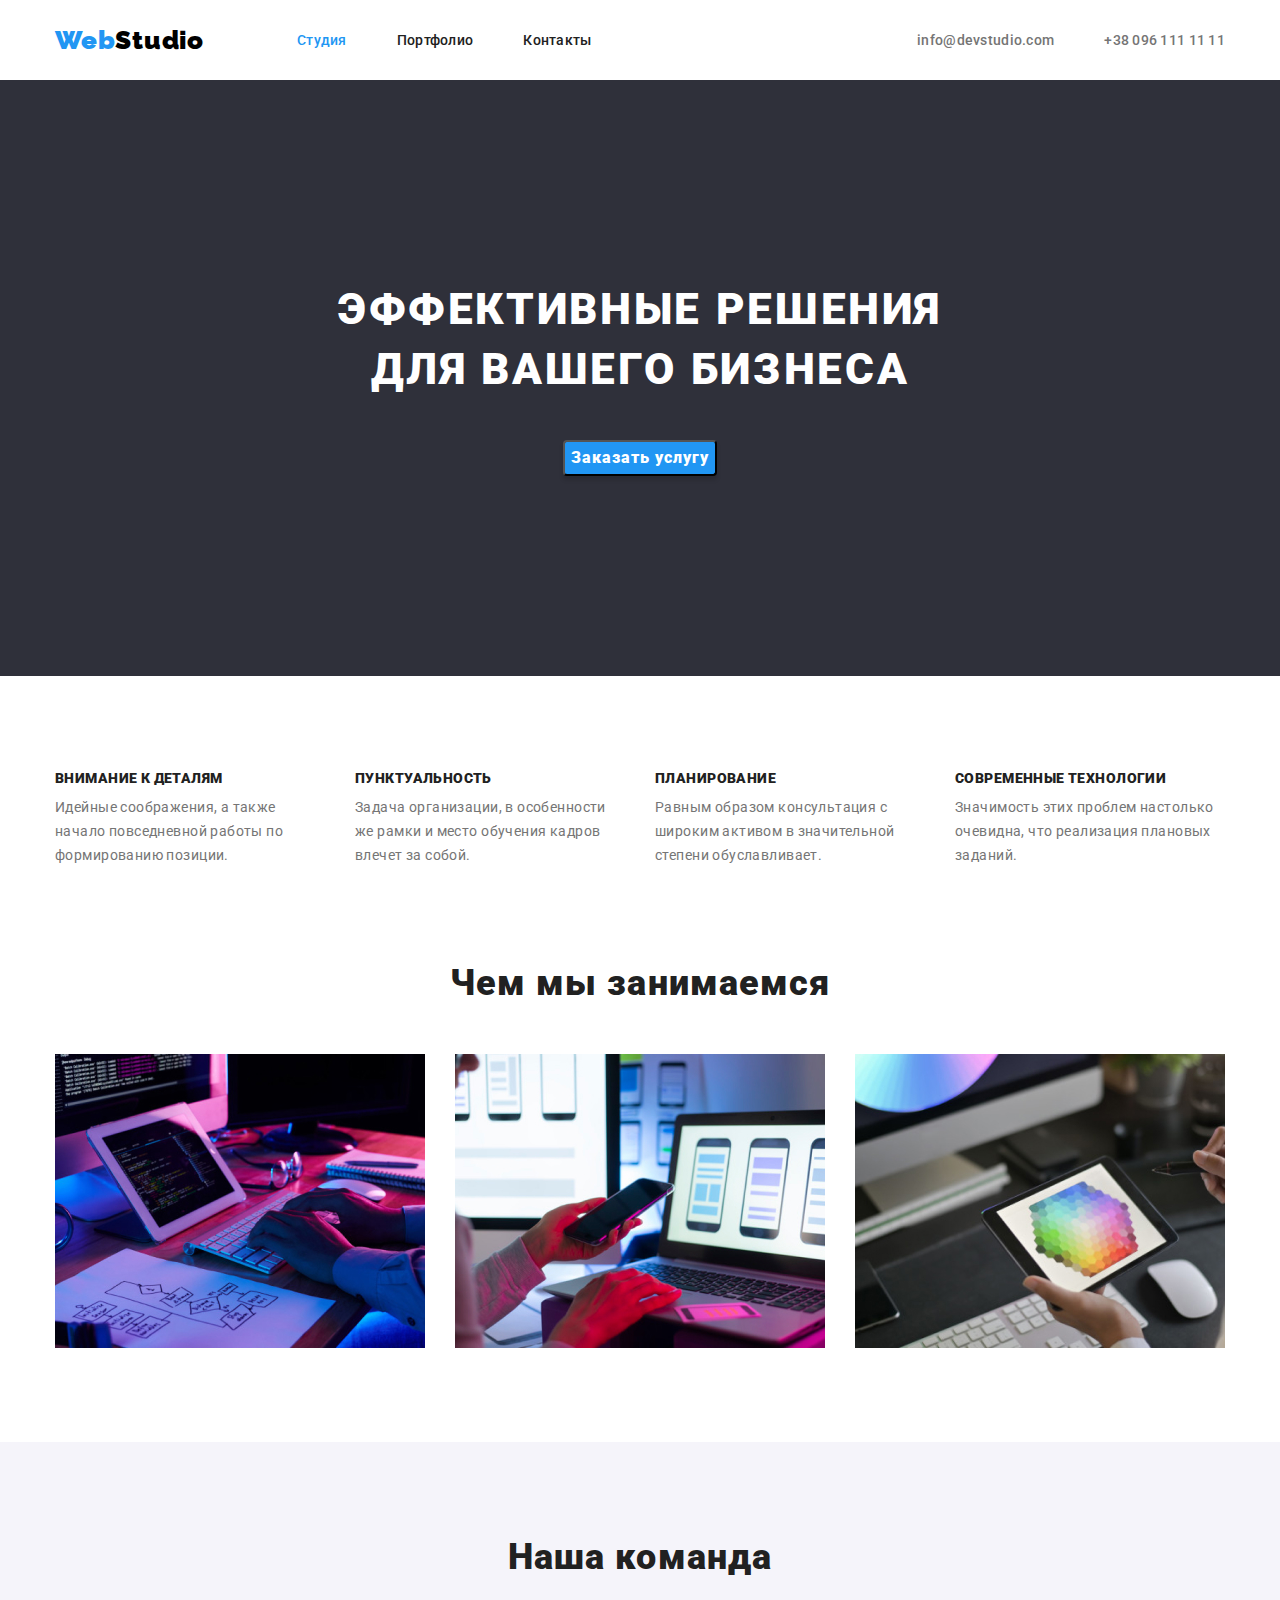
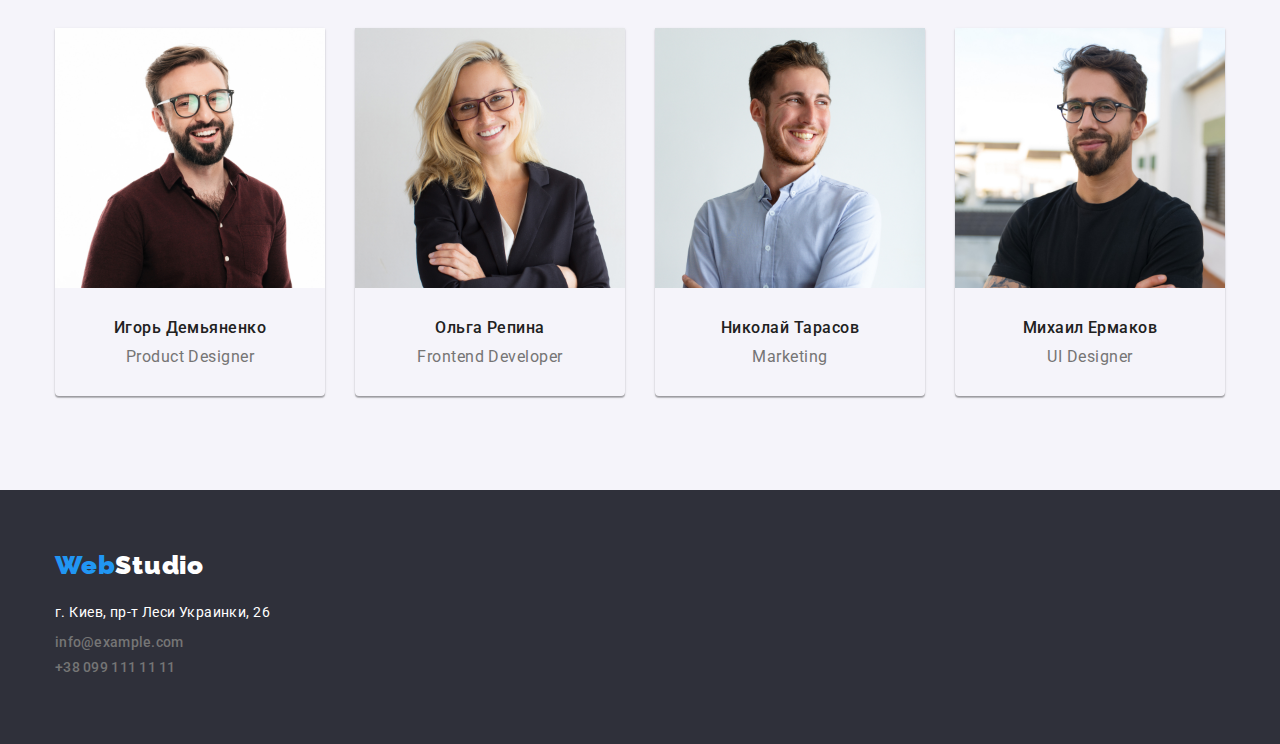
==== commit 90eb607a: "changes in css" ====
--- a/index.html
+++ b/index.html
@@ -47,15 +47,18 @@
           </li>
         </ul>
       </div>
-      
+    </header>
     <main>
       <section class="hero">
         <div class="hero-description">
-          <h1 class="solutions">Эффективные решения <br> для вашего бизнеса</h1>
+          <h1 class="solutions">
+            Эффективные решения <br />
+            для вашего бизнеса
+          </h1>
           <button type="button" class="services">Заказать услугу</button>
         </div>
       </section>
-    </header>
+
       <section class="main-part">
         <div class="container">
           <ul class="opportunities-list">
--- a/css/style.css
+++ b/css/style.css
@@ -137,7 +137,7 @@
 }
 
 .hero {
-  padding-bottom: 280px;
+  padding-bottom: 200px;
   padding-top: 200px;
   background-color: #2f303a;
 
@@ -168,8 +168,14 @@
   width: 1200px;
   padding-left: 15px;
   padding-right: 15px;
+
   margin-left: auto;
   margin-right: auto;
+}
+
+.main-part {
+  padding-bottom: 94px;
+  padding-top: 94px;
 }
 
 .opportunities-list {
@@ -178,7 +184,7 @@
 
 .opportunities-list-item {
   width: 270px;
-  margin-top: 94px;
+
   margin-right: 30px;
 
   margin-left: auto;
@@ -208,8 +214,10 @@
   font-weight: 900;
   font-size: 36px;
   line-height: 1.167;
+  padding-bottom: 50px;
+
   text-align: center;
-  margin-top: 94px;
+
   letter-spacing: 0.03em;
 }
 
@@ -222,13 +230,14 @@
   margin-right: auto;
 }
 
+.doings {
+  padding-bottom: 94px;
+}
+
 .doings-list {
   display: flex;
 }
 
-.doings-images {
-  margin-top: 50px;
-}
 .doings-images:not(:last-child) {
   margin-right: 30px;
 }
@@ -241,6 +250,12 @@
   padding-left: 15px;
   padding-right: 15px;
   text-align: center;
+}
+
+.team {
+  padding-bottom: 94px;
+  padding-top: 94px;
+  background: #f5f4fa;
 }
 
 .team-list {
@@ -258,10 +273,6 @@
   margin-right: 0px;
 }
 
-.our-team {
-  margin-bottom: 50px;
-}
-
 .members-name {
   font-weight: 500;
   font-size: 16px;
@@ -286,7 +297,6 @@
   background-color: #2f303a;
   padding-top: 60px;
   padding-bottom: 60px;
-  margin-top: 94px;
 }
 .footer .logo {
   margin-bottom: 20px;
@@ -342,7 +352,7 @@
 /* ======PORTFOLIO.HTML STYLES-"MAIN" PART======== */
 
 .dividing-line {
-  border: 1px solid #ececec;
+  border-bottom: 1px solid #ececec;
 }
 
 .filter-button-list {
@@ -350,7 +360,6 @@
   padding-left: 15px;
   display: flex;
   justify-content: center;
-  margin-top: 94px;
 }
 
 .filter-button {
@@ -381,6 +390,11 @@
   margin-right: auto;
 }
 
+.filter-menu {
+  padding-top: 94px;
+  padding-bottom: 94px;
+}
+
 .projects-list {
   display: flex;
   flex-wrap: wrap;
@@ -411,7 +425,7 @@
 
 .projects-list h3 {
   font-weight: 900;
-
+  margin-bottom: 4px;
   font-size: 18px;
   line-height: 2;
   letter-spacing: 0.06em;
